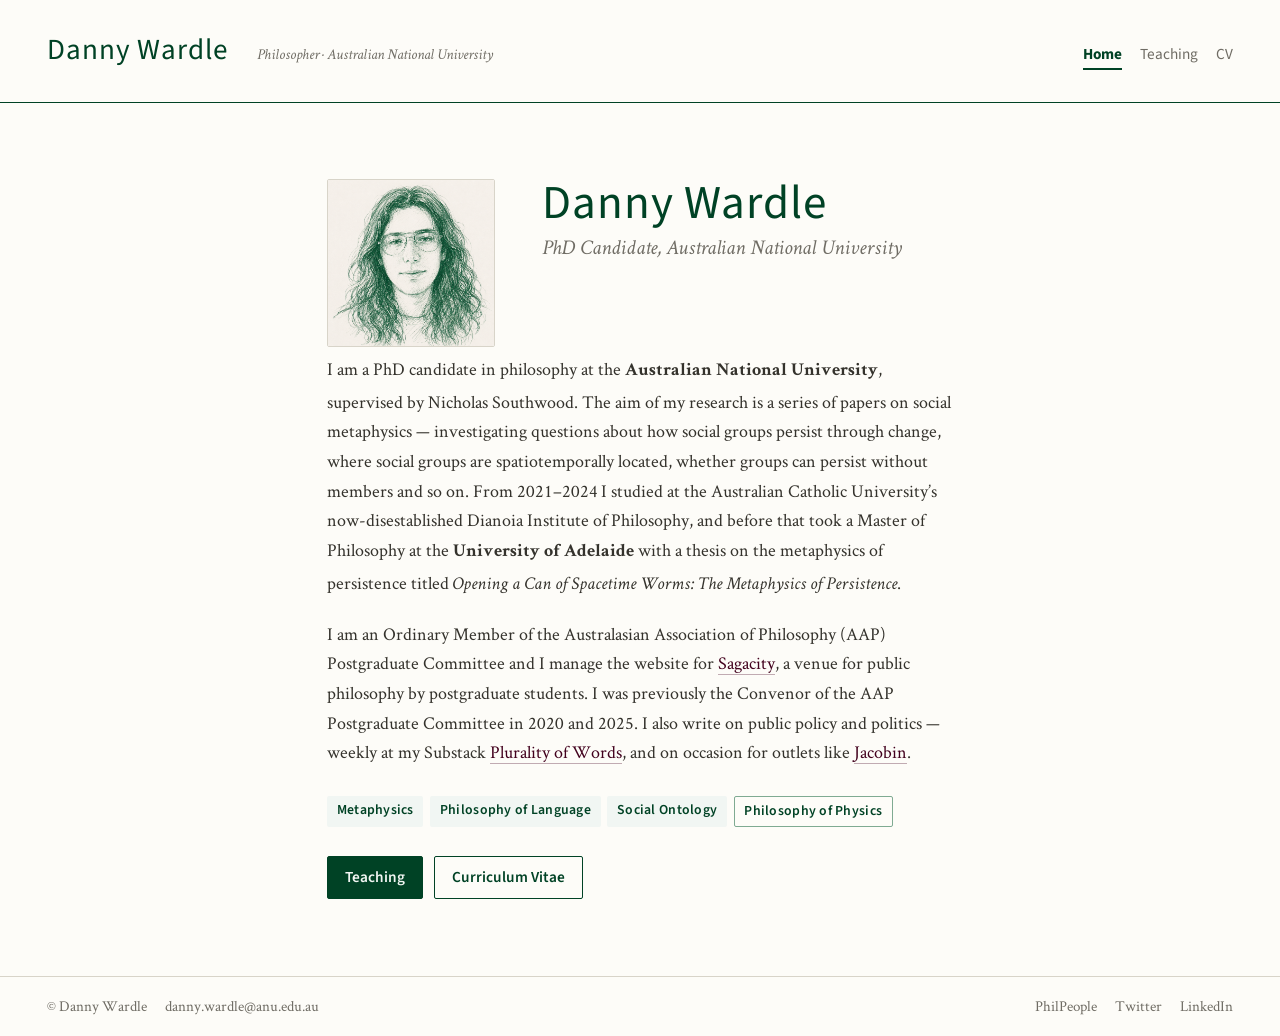
==== index.html @ 01c72744 "Add Google Analytics (GA4) tracking" ====
<!doctype html>
<html lang="en">
<head>
<!-- Google tag (gtag.js) -->
<script async src="https://www.googletagmanager.com/gtag/js?id=G-M9JSZD7DZ4"></script>
<script>
  window.dataLayer = window.dataLayer || [];
  function gtag(){dataLayer.push(arguments);}
  gtag('js', new Date());
  gtag('config', 'G-M9JSZD7DZ4');
</script>
<meta charset="utf-8">
<meta name="viewport" content="width=device-width, initial-scale=1">
<title>Danny Wardle</title>
<meta name="description" content="Danny Wardle — PhD candidate in philosophy at the Australian National University.">
<link rel="stylesheet" href="assets/css/style.css">
<link rel="icon" href="assets/favicon/favicon.ico" sizes="any">
<link rel="icon" type="image/png" sizes="32x32" href="assets/favicon/favicon-32x32.png">
<link rel="icon" type="image/png" sizes="16x16" href="assets/favicon/favicon-16x16.png">
<link rel="apple-touch-icon" sizes="180x180" href="assets/favicon/apple-touch-icon.png">
<link rel="manifest" href="assets/favicon/site.webmanifest">
<meta name="theme-color" content="#004225">
</head>
<body class="page-body">

<header class="site-header">
  <a class="site-title" href="index.html">Danny Wardle</a>
  <span class="site-subtitle">Philosopher &middot; Australian National University</span>
  <nav class="site-nav">
    <a href="index.html" class="active">Home</a>
    <a href="teaching.html">Teaching</a>
    <a href="cv.html">CV</a>
  </nav>
</header>

<main class="page">
  <div class="hero">
    <img src="assets/img/portrait.png" alt="Pen sketch portrait of Danny Wardle">
    <div style="flex:1; min-width:300px;">
      <p class="hero-name">Danny Wardle</p>
      <p class="hero-role">PhD Candidate, Australian National University</p>
    </div>
  </div>

  <p class="body-text">I am a PhD candidate in philosophy at the <strong>Australian National University</strong>, supervised by Nicholas Southwood. The aim of my research is a series of papers on social metaphysics &mdash; investigating questions about how social groups persist through change, where social groups are spatiotemporally located, whether groups can persist without members and so on. From 2021&ndash;2024 I studied at the Australian Catholic University&rsquo;s now-disestablished Dianoia Institute of Philosophy, and before that took a Master of Philosophy at the <strong>University of Adelaide</strong> with a thesis on the metaphysics of persistence titled&nbsp;<em>Opening a Can of Spacetime Worms: The Metaphysics of Persistence</em>.</p>

  <p class="body-text">I am an Ordinary Member of the Australasian Association of Philosophy (AAP) Postgraduate Committee and I manage the website for <a href="https://sagacitymagazine.com.au">Sagacity</a>, a venue for public philosophy by postgraduate students. I was previously the Convenor of the AAP Postgraduate Committee in 2020 and 2025. I also write on public policy and politics &mdash; weekly at my Substack <a href="https://plurality.substack.com">Plurality of Words</a>, and on occasion for outlets like <a href="https://jacobin.com/author/danny-wardle">Jacobin</a>.</p>

  <div class="tags">
    <span class="tag">Metaphysics</span>
    <span class="tag">Philosophy of Language</span>
    <span class="tag">Social Ontology</span>
    <span class="tag outline">Philosophy of Physics</span>
  </div>

  <div class="actions">
    <a class="btn btn-primary" href="teaching.html">Teaching</a>
    <a class="btn btn-outline" href="cv.html">Curriculum Vitae</a>
  </div>
</main>

<footer class="site-footer">
  <span>&copy; Danny Wardle</span>
  <a href="mailto:danny.wardle@anu.edu.au">danny.wardle@anu.edu.au</a>
  <div class="spacer"></div>
  <a href="https://philpeople.org/profiles/danny-wardle">PhilPeople</a>
  <a href="https://twitter.com/maximalworm">Twitter</a>
  <a href="https://www.linkedin.com/in/danny-w-7a439616a/">LinkedIn</a>
</footer>

</body>
</html>
---- assets/css/style.css ----
/* ===========================================================================
   Danny Wardle — academic site stylesheet.
   Design tokens adapted from the Claude Design handoff bundle (website/).
   =========================================================================== */

@import url('https://fonts.googleapis.com/css2?family=Source+Sans+3:ital,wght@0,300;0,400;0,600;0,700;1,400&display=swap');

@font-face {
  font-family: 'Crimson Text';
  font-style: normal;
  font-weight: 400;
  font-display: swap;
  src: url('../fonts/CrimsonText-Regular.ttf') format('truetype');
}
@font-face {
  font-family: 'Crimson Text';
  font-style: italic;
  font-weight: 400;
  font-display: swap;
  src: url('../fonts/CrimsonText-Italic.ttf') format('truetype');
}
@font-face {
  font-family: 'Crimson Text';
  font-style: normal;
  font-weight: 600;
  font-display: swap;
  src: url('../fonts/CrimsonText-SemiBold.ttf') format('truetype');
}
@font-face {
  font-family: 'Crimson Text';
  font-style: italic;
  font-weight: 600;
  font-display: swap;
  src: url('../fonts/CrimsonText-SemiBoldItalic.ttf') format('truetype');
}
@font-face {
  font-family: 'Crimson Text';
  font-style: normal;
  font-weight: 700;
  font-display: swap;
  src: url('../fonts/CrimsonText-Bold.ttf') format('truetype');
}
@font-face {
  font-family: 'Crimson Text';
  font-style: italic;
  font-weight: 700;
  font-display: swap;
  src: url('../fonts/CrimsonText-BoldItalic.ttf') format('truetype');
}

:root {
  /* ---- Racing green (primary) ---- */
  --racing-900: #002115;
  --racing-800: #00301c;
  --racing-700: #004225;
  --racing-600: #0d5733;
  --racing-500: #2a7150;
  --racing-300: #7faa92;
  --racing-200: #b9d2c6;
  --racing-100: #e2ece7;
  --racing-050: #f1f6f3;

  /* ---- Link maroon (secondary) ---- */
  --maroon-700: #42001d;
  --maroon-500: #6f1334;

  /* ---- Warm neutrals ---- */
  --ink-900: #1b1a17;
  --ink-700: #34322c;
  --ink-muted: #6f6c64;
  --ink-faint: #9b978d;
  --rule-warm: #d8d4c9;

  --paper: #ffffff;
  --paper-warm-2: #f3efe4;
  --paper-ivory: #fdfcf8;

  --color-link: var(--maroon-700);
  --color-link-hover: var(--maroon-500);
  --text-ink: var(--ink-900);
  --text-body: var(--ink-700);
  --text-muted: var(--ink-muted);
  --text-faint: var(--ink-faint);
  --text-on-accent: #f1f6f3;
  --border-rule: var(--rule-warm);

  /* ---- Type ---- */
  --font-serif: 'Crimson Text', 'Minion Pro', Georgia, 'Times New Roman', serif;
  --font-sans: 'Source Sans 3', 'Myriad Pro', system-ui, -apple-system, sans-serif;

  --fs-name: 2.618rem;
  --fs-display: 1.618rem;
  --fs-h2: 1.318rem;
  --fs-h3: 1.146rem;
  --fs-body: 1rem;
  --fs-small: 0.85rem;
  --fs-tiny: 0.764rem;

  --fw-bold: 700;

  --lh-tight: 1.12;
  --lh-snug: 1.3;
  --lh-body: 1.5;
  --lh-loose: 1.65;

  --tracking-label: 0.14em;

  /* ---- Golden-ratio spacing ---- */
  --space-1: 0.236rem;
  --space-2: 0.382rem;
  --space-3: 0.618rem;
  --space-4: 1rem;
  --space-5: 1.618rem;
  --space-6: 2.618rem;
  --space-7: 4.236rem;
  --space-8: 6.854rem;

  --gap-item: var(--space-2);
  --gap-entry: var(--space-3);
  --gap-section: var(--space-6);

  --rule-weight: 1.5px;
  --radius-sm: 2px;

  --shadow-page: 0 1px 2px rgba(27, 26, 23, 0.06), 0 8px 28px rgba(27, 26, 23, 0.09);
}

*, *::before, *::after { box-sizing: border-box; }

html {
  font-size: 18px;
  -webkit-font-smoothing: antialiased;
  text-rendering: optimizeLegibility;
  scroll-behavior: smooth;
}

body {
  margin: 0;
  min-height: 100%;
  font-family: var(--font-serif);
  font-size: var(--fs-body);
  line-height: var(--lh-body);
  color: var(--text-body);
  background: var(--paper-ivory);
}

body.page-body { min-height: 100vh; display: flex; flex-direction: column; }

a {
  color: var(--color-link);
  text-decoration: none;
  border-bottom: 1px solid rgba(66, 0, 29, 0.32);
}
a:hover { color: var(--color-link-hover); border-bottom-color: rgba(66, 0, 29, 0.6); }

h1, h2, h3, h4 {
  font-family: var(--font-serif);
  color: var(--text-ink);
  line-height: var(--lh-snug);
  font-weight: var(--fw-bold);
  margin: 0;
}

::selection { background: var(--racing-100); color: var(--racing-900); }

*:focus-visible { outline: 2px solid var(--racing-500); outline-offset: 2px; }

/* ===== site header / footer ===== */
.site-header {
  display: flex;
  align-items: baseline;
  gap: var(--space-5);
  padding: var(--space-5) var(--space-6);
  border-bottom: 1.5px solid var(--racing-700);
  flex-wrap: wrap;
}
.site-title {
  font-family: var(--font-sans);
  font-weight: 400;
  font-size: var(--fs-display);
  letter-spacing: 0.03em;
  color: var(--racing-700);
  border-bottom: none;
}
.site-subtitle {
  font-family: var(--font-serif);
  font-style: italic;
  color: var(--text-muted);
  font-size: var(--fs-small);
}
.site-nav { display: flex; gap: var(--space-4); margin-left: auto; }
.site-nav a {
  font-family: var(--font-sans);
  font-size: var(--fs-small);
  font-weight: 400;
  color: var(--text-muted);
  border-bottom: 2px solid transparent;
  padding: 0 0 2px;
}
.site-nav a:hover { color: var(--racing-700); }
.site-nav a.active { font-weight: 700; color: var(--racing-700); border-bottom-color: var(--racing-700); }

main.page { flex: 1; max-width: 720px; width: 100%; margin: 0 auto; padding: var(--space-7) var(--space-6); }

.site-footer {
  border-top: 1px solid var(--border-rule);
  padding: var(--space-4) var(--space-6);
  display: flex;
  gap: var(--space-4);
  align-items: center;
  flex-wrap: wrap;
}
.site-footer .spacer { flex: 1; }
.site-footer a, .site-footer span {
  font-family: var(--font-serif);
  font-size: var(--fs-small);
  color: var(--text-muted);
}
.site-footer a { border-bottom: none; }
.site-footer a:hover { color: var(--color-link); }

/* ===== home ===== */
.hero { display: flex; gap: var(--space-6); align-items: flex-start; flex-wrap: wrap; margin-bottom: var(--space-2); }
.hero img {
  width: 168px;
  height: 168px;
  object-fit: cover;
  object-position: top;
  flex: none;
  border: 1px solid var(--border-rule);
  border-radius: var(--radius-sm);
  background: var(--paper);
}
.hero-name { font-family: var(--font-sans); font-size: var(--fs-name); color: var(--racing-700); letter-spacing: 0.02em; margin: 0 0 var(--space-2); line-height: 1.05; }
.hero-role { font-family: var(--font-serif); font-style: italic; color: var(--text-muted); font-size: var(--fs-h3); margin: 0 0 var(--space-3); }

.body-text { font-family: var(--font-serif); font-size: var(--fs-body); line-height: var(--lh-loose); color: var(--text-body); margin: 0 0 var(--space-4); max-width: 38em; }

.tags { display: flex; gap: var(--space-2); flex-wrap: wrap; margin: var(--space-5) 0; }
.tag {
  font-family: var(--font-sans);
  font-size: var(--fs-tiny);
  font-weight: 600;
  letter-spacing: 0.02em;
  padding: 0.3em 0.7em;
  border-radius: var(--radius-sm);
  background: var(--racing-050);
  color: var(--racing-700);
}
.tag.outline { background: transparent; border: 1px solid var(--racing-300); }

.actions { display: flex; gap: var(--space-3); margin-top: var(--space-5); flex-wrap: wrap; }
.btn {
  font-family: var(--font-sans);
  font-size: var(--fs-small);
  font-weight: 600;
  padding: 0.6em 1.1em;
  cursor: pointer;
  border-radius: var(--radius-sm);
  border: 1px solid var(--racing-700);
  text-decoration: none;
  display: inline-block;
  border-bottom: 1px solid var(--racing-700);
}
.btn-primary { background: var(--racing-700); color: var(--text-on-accent); }
.btn-primary:hover { background: var(--racing-600); color: var(--text-on-accent); border-bottom-color: var(--racing-600); }
.btn-outline { background: transparent; color: var(--racing-700); }
.btn-outline:hover { background: var(--racing-050); border-bottom-color: var(--racing-700); }

/* ===== shared section heading (Teaching page + CV sections) ===== */
.section-title { margin-top: var(--gap-section); margin-bottom: var(--gap-entry); }
.section-title:first-child { margin-top: 0; }
.section-title h2 { font-family: var(--font-serif); font-weight: var(--fw-bold); font-size: var(--fs-h2); line-height: var(--lh-tight); color: var(--racing-700); }
.section-title .rule { height: var(--rule-weight); background: var(--racing-700); margin-top: 4px; }

.eyebrow {
  font-family: var(--font-sans);
  font-size: var(--fs-tiny);
  font-weight: var(--fw-bold);
  letter-spacing: var(--tracking-label);
  text-transform: uppercase;
  color: var(--text-muted);
  margin: var(--space-4) 0 var(--space-1);
}

.entry-list { list-style: none; margin: var(--space-2) 0 0; padding: 0; display: flex; flex-direction: column; gap: var(--gap-item); }
.entry-list li { display: flex; gap: var(--space-3); align-items: baseline; color: var(--text-body); }
.entry-list li .dash { color: var(--racing-700); flex: none; font-weight: var(--fw-bold); }
.entry-list li span:last-child { flex: 1; }

/* ===== CV document page ===== */
body.cv-body { background: var(--paper-warm-2); }

.cv-toolbar {
  display: flex;
  align-items: center;
  gap: var(--space-4);
  padding: 0 var(--space-5);
  height: 58px;
  background: var(--racing-700);
  color: var(--text-on-accent);
  border-bottom: 1px solid var(--racing-900);
  position: sticky;
  top: 0;
  z-index: 10;
}
.cv-toolbar .brand { font-family: var(--font-sans); font-weight: 700; letter-spacing: 0.04em; font-size: var(--fs-small); }
.cv-toolbar .doctitle { font-family: var(--font-serif); font-style: italic; color: var(--racing-200); font-size: var(--fs-small); }
.cv-toolbar .spacer { flex: 1; }

.density-toggle { display: flex; align-items: center; gap: 2px; margin-right: var(--space-3); }
.density-toggle button {
  font-family: var(--font-sans);
  font-size: var(--fs-tiny);
  font-weight: 600;
  padding: 0.35em 0.7em;
  cursor: pointer;
  border-radius: var(--radius-sm);
  border: 1px solid transparent;
  background: transparent;
  color: var(--racing-200);
}
.density-toggle button.active { border-color: var(--racing-200); background: rgba(255, 255, 255, 0.14); color: #fff; }

.btn-print {
  font-family: var(--font-sans);
  font-size: var(--fs-small);
  font-weight: 600;
  padding: 0.45em 0.9em;
  cursor: pointer;
  border-radius: var(--radius-sm);
  border: 1px solid var(--racing-300);
  background: transparent;
  color: var(--racing-050);
}
.btn-download {
  font-family: var(--font-sans);
  font-size: var(--fs-small);
  font-weight: 600;
  padding: 0.45em 0.9em;
  cursor: pointer;
  border-radius: var(--radius-sm);
  border: 1px solid var(--paper);
  background: var(--paper);
  color: var(--racing-700);
  text-decoration: none;
}
.btn-download:hover { background: var(--racing-050); }

.cv-layout { display: flex; max-width: 980px; margin: 0 auto; }

.cv-rail {
  flex: none;
  width: 210px;
  padding: var(--space-6) var(--space-4);
  border-right: 1px solid var(--border-rule);
  position: sticky;
  top: 58px;
  align-self: flex-start;
  max-height: calc(100vh - 58px);
  overflow: auto;
}
.cv-rail .eyebrow { margin: 0 0 var(--space-3); }
.cv-rail ul { list-style: none; margin: 0; padding: 0; display: flex; flex-direction: column; gap: 2px; }
.cv-rail a {
  display: block;
  text-align: left;
  border-left: 2px solid transparent;
  border-bottom: none;
  padding: 0.3em 0 0.3em 0.7em;
  font-family: var(--font-serif);
  font-size: var(--fs-small);
  color: var(--text-muted);
}
.cv-rail a:hover { color: var(--racing-700); border-left-color: var(--racing-300); }

.cv-paper-wrap { flex: 1; padding: var(--space-6) 0 var(--space-8); }
.cv-paper {
  background: var(--paper);
  box-shadow: var(--shadow-page);
  padding: var(--space-7) calc(var(--space-7) * 1.15);
  font-family: var(--font-serif);
  font-size: 18px;
  line-height: var(--lh-body);
  color: var(--text-body);
}
body.density-compact .cv-paper { padding: var(--space-6) var(--space-7); font-size: 16px; }

.cv-paper [id] { scroll-margin-top: 74px; }

.cv-masthead { text-align: center; }
.cv-masthead .name { font-family: var(--font-sans); font-weight: 400; font-size: var(--fs-name); letter-spacing: 0.04em; line-height: var(--lh-tight); color: var(--racing-700); }
.cv-masthead .meta { font-family: var(--font-serif); font-size: var(--fs-small); letter-spacing: 0.03em; color: var(--text-body); margin-top: var(--space-3); }
.cv-masthead .meta .sep { color: var(--text-faint); margin: 0 0.6em; }

.cv-line { display: flex; justify-content: space-between; align-items: baseline; gap: var(--space-4); margin-top: var(--space-3); }
.cv-line .date { font-weight: var(--fw-bold); color: var(--text-ink); white-space: nowrap; }

.cv-entry { margin-top: var(--gap-entry); }
.cv-entry .org { color: var(--text-body); }
.cv-entry .item-title { color: var(--text-ink); }

.cv-role { font-style: italic; color: var(--text-ink); margin-top: var(--space-3); }

@media print {
  .cv-toolbar, .cv-rail { display: none; }
  .cv-paper-wrap { padding: 0; }
  .cv-paper { box-shadow: none; padding: 0; }
  body { background: #fff; }
}

@media (max-width: 720px) {
  .cv-rail { display: none; }
  .cv-paper { padding: var(--space-6) var(--space-5); }
}
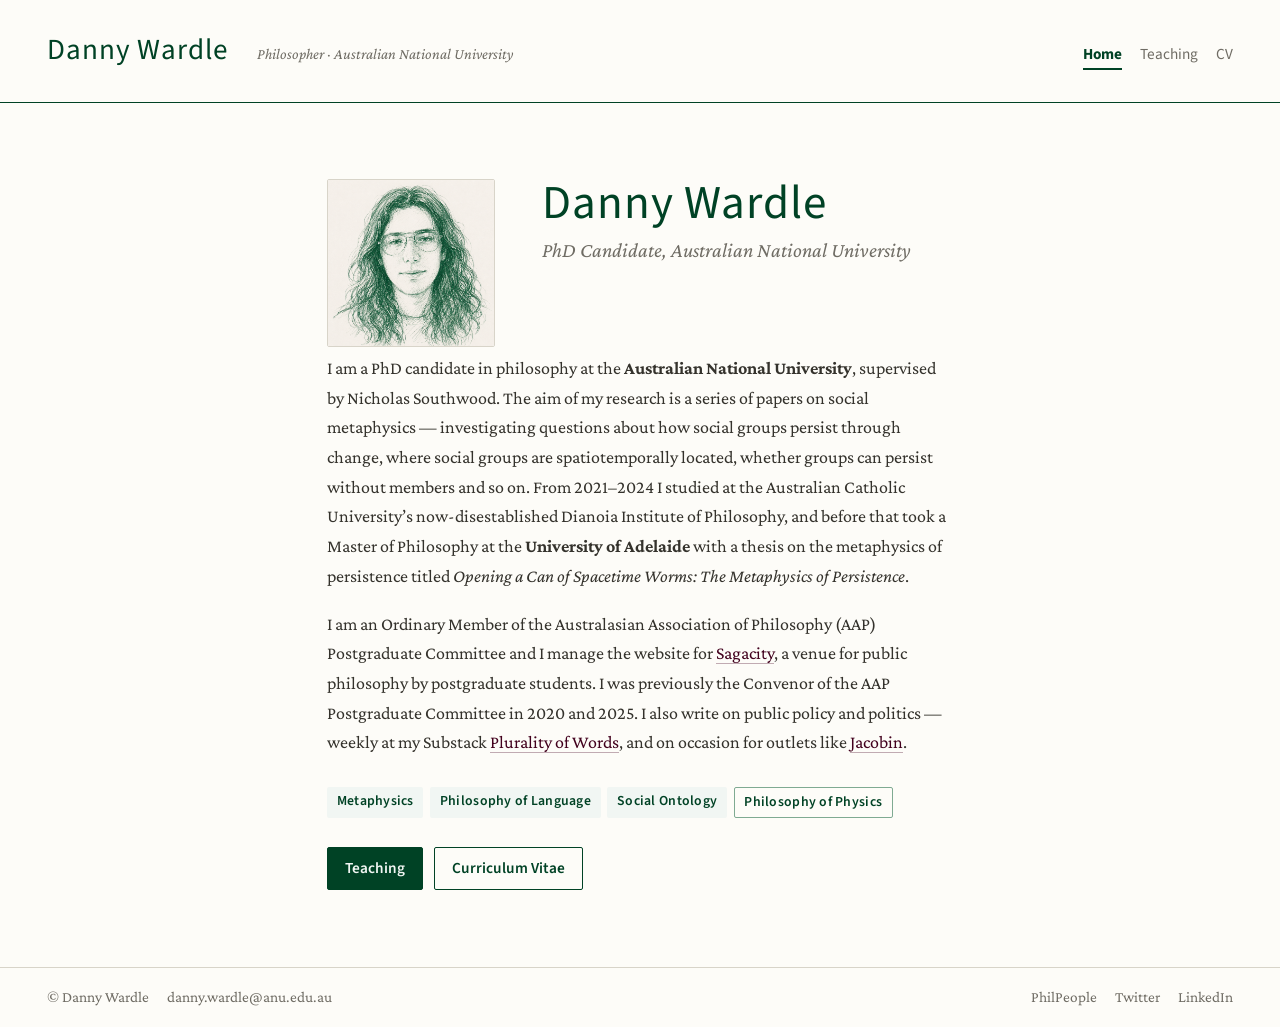
==== commit 4d8e8cd9: "Tighten header title/subtitle spacing on mobile" ====
--- a/index.html
+++ b/index.html
@@ -24,8 +24,10 @@
 <body class="page-body">
 
 <header class="site-header">
-  <a class="site-title" href="index.html">Danny Wardle</a>
-  <span class="site-subtitle">Philosopher &middot; Australian National University</span>
+  <div class="site-brand">
+    <a class="site-title" href="index.html">Danny Wardle</a>
+    <span class="site-subtitle">Philosopher &middot; Australian National University</span>
+  </div>
   <nav class="site-nav">
     <a href="index.html" class="active">Home</a>
     <a href="teaching.html">Teaching</a>
--- a/assets/css/style.css
+++ b/assets/css/style.css
@@ -3,50 +3,7 @@
    Design tokens adapted from the Claude Design handoff bundle (website/).
    =========================================================================== */
 
-@import url('https://fonts.googleapis.com/css2?family=Source+Sans+3:ital,wght@0,300;0,400;0,600;0,700;1,400&display=swap');
-
-@font-face {
-  font-family: 'Crimson Text';
-  font-style: normal;
-  font-weight: 400;
-  font-display: swap;
-  src: url('../fonts/CrimsonText-Regular.ttf') format('truetype');
-}
-@font-face {
-  font-family: 'Crimson Text';
-  font-style: italic;
-  font-weight: 400;
-  font-display: swap;
-  src: url('../fonts/CrimsonText-Italic.ttf') format('truetype');
-}
-@font-face {
-  font-family: 'Crimson Text';
-  font-style: normal;
-  font-weight: 600;
-  font-display: swap;
-  src: url('../fonts/CrimsonText-SemiBold.ttf') format('truetype');
-}
-@font-face {
-  font-family: 'Crimson Text';
-  font-style: italic;
-  font-weight: 600;
-  font-display: swap;
-  src: url('../fonts/CrimsonText-SemiBoldItalic.ttf') format('truetype');
-}
-@font-face {
-  font-family: 'Crimson Text';
-  font-style: normal;
-  font-weight: 700;
-  font-display: swap;
-  src: url('../fonts/CrimsonText-Bold.ttf') format('truetype');
-}
-@font-face {
-  font-family: 'Crimson Text';
-  font-style: italic;
-  font-weight: 700;
-  font-display: swap;
-  src: url('../fonts/CrimsonText-BoldItalic.ttf') format('truetype');
-}
+@import url('https://fonts.googleapis.com/css2?family=Crimson+Pro:ital,wght@0,200..900;1,200..900&family=Source+Sans+3:ital,wght@0,300;0,400;0,600;0,700;1,400&display=swap');
 
 :root {
   /* ---- Racing green (primary) ---- */
@@ -85,7 +42,7 @@
   --border-rule: var(--rule-warm);
 
   /* ---- Type ---- */
-  --font-serif: 'Crimson Text', 'Minion Pro', Georgia, 'Times New Roman', serif;
+  --font-serif: 'Crimson Pro', 'Minion Pro', Georgia, 'Times New Roman', serif;
   --font-sans: 'Source Sans 3', 'Myriad Pro', system-ui, -apple-system, sans-serif;
 
   --fs-name: 2.618rem;
@@ -174,6 +131,7 @@
   border-bottom: 1.5px solid var(--racing-700);
   flex-wrap: wrap;
 }
+.site-brand { display: flex; align-items: baseline; gap: var(--space-5); flex-wrap: wrap; }
 .site-title {
   font-family: var(--font-sans);
   font-weight: 400;
@@ -189,6 +147,10 @@
   font-size: var(--fs-small);
 }
 .site-nav { display: flex; gap: var(--space-4); margin-left: auto; }
+@media (max-width: 560px) {
+  .site-brand { flex-direction: column; align-items: flex-start; gap: var(--space-2); }
+  .site-nav { margin-left: 0; }
+}
 .site-nav a {
   font-family: var(--font-sans);
   font-size: var(--fs-small);
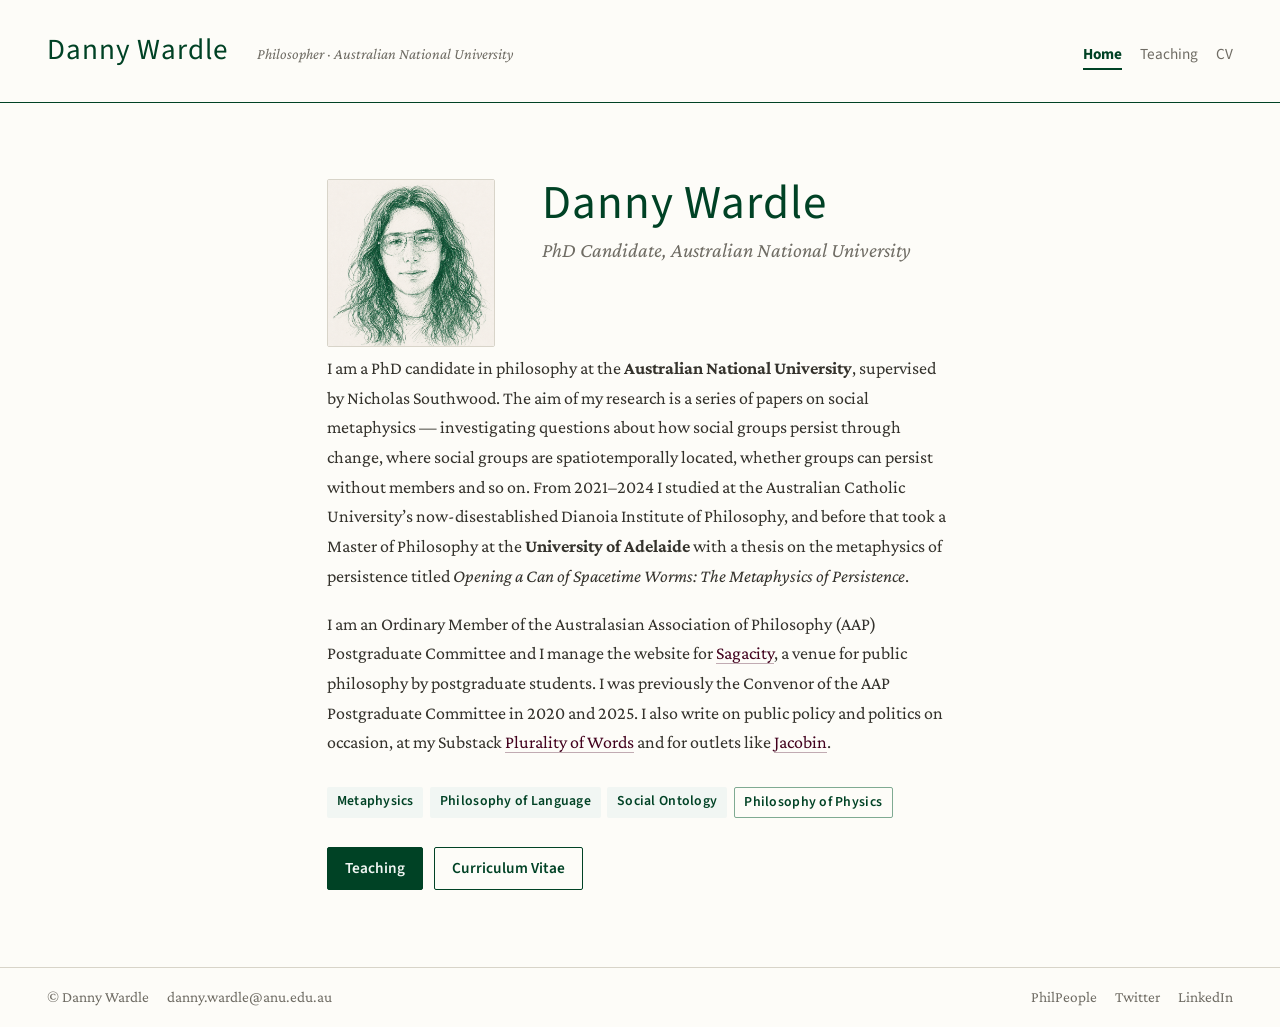
==== commit 3d8f97d7: "Update bio: writing for Plurality of Words is occasional, not weekly" ====
--- a/index.html
+++ b/index.html
@@ -46,7 +46,7 @@
 
   <p class="body-text">I am a PhD candidate in philosophy at the <strong>Australian National University</strong>, supervised by Nicholas Southwood. The aim of my research is a series of papers on social metaphysics &mdash; investigating questions about how social groups persist through change, where social groups are spatiotemporally located, whether groups can persist without members and so on. From 2021&ndash;2024 I studied at the Australian Catholic University&rsquo;s now-disestablished Dianoia Institute of Philosophy, and before that took a Master of Philosophy at the <strong>University of Adelaide</strong> with a thesis on the metaphysics of persistence titled&nbsp;<em>Opening a Can of Spacetime Worms: The Metaphysics of Persistence</em>.</p>
 
-  <p class="body-text">I am an Ordinary Member of the Australasian Association of Philosophy (AAP) Postgraduate Committee and I manage the website for <a href="https://sagacitymagazine.com.au">Sagacity</a>, a venue for public philosophy by postgraduate students. I was previously the Convenor of the AAP Postgraduate Committee in 2020 and 2025. I also write on public policy and politics &mdash; weekly at my Substack <a href="https://plurality.substack.com">Plurality of Words</a>, and on occasion for outlets like <a href="https://jacobin.com/author/danny-wardle">Jacobin</a>.</p>
+  <p class="body-text">I am an Ordinary Member of the Australasian Association of Philosophy (AAP) Postgraduate Committee and I manage the website for <a href="https://sagacitymagazine.com.au">Sagacity</a>, a venue for public philosophy by postgraduate students. I was previously the Convenor of the AAP Postgraduate Committee in 2020 and 2025. I also write on public policy and politics on occasion, at my Substack <a href="https://plurality.substack.com">Plurality of Words</a> and for outlets like <a href="https://jacobin.com/author/danny-wardle">Jacobin</a>.</p>
 
   <div class="tags">
     <span class="tag">Metaphysics</span>
--- a/assets/css/style.css
+++ b/assets/css/style.css
@@ -266,7 +266,15 @@
   top: 0;
   z-index: 10;
 }
-.cv-toolbar .brand { font-family: var(--font-sans); font-weight: 700; letter-spacing: 0.04em; font-size: var(--fs-small); }
+.cv-toolbar .brand {
+  font-family: var(--font-sans);
+  font-weight: 700;
+  letter-spacing: 0.04em;
+  font-size: var(--fs-small);
+  color: var(--text-on-accent);
+  border-bottom: none;
+}
+.cv-toolbar .brand:hover { color: var(--racing-200); }
 .cv-toolbar .doctitle { font-family: var(--font-serif); font-style: italic; color: var(--racing-200); font-size: var(--fs-small); }
 .cv-toolbar .spacer { flex: 1; }
 
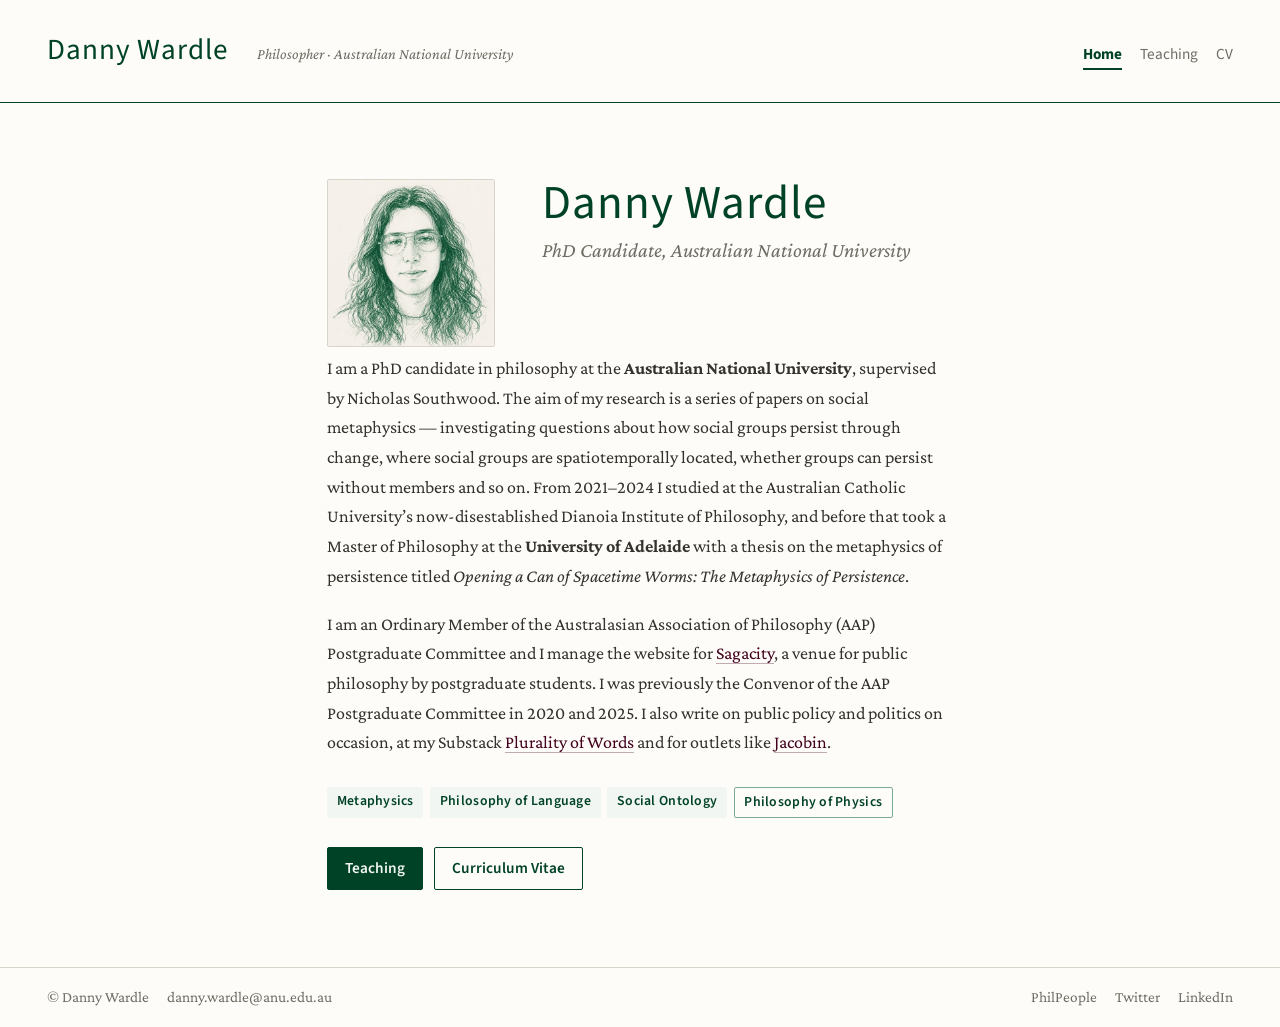
==== commit 5400be97: "Resize and re-encode portrait image to cut LCP payload The image was 1254x1254 (3.18MB) displayed at" ====
--- a/index.html
+++ b/index.html
@@ -1,6 +1,11 @@
 <!doctype html>
 <html lang="en">
 <head>
+<meta charset="utf-8">
+<meta name="viewport" content="width=device-width, initial-scale=1">
+<link rel="preload" as="image" href="assets/img/portrait.webp" type="image/webp" fetchpriority="high">
+<link rel="preconnect" href="https://fonts.googleapis.com">
+<link rel="preconnect" href="https://fonts.gstatic.com" crossorigin>
 <!-- Google tag (gtag.js) -->
 <script async src="https://www.googletagmanager.com/gtag/js?id=G-M9JSZD7DZ4"></script>
 <script>
@@ -9,8 +14,6 @@
   gtag('js', new Date());
   gtag('config', 'G-M9JSZD7DZ4');
 </script>
-<meta charset="utf-8">
-<meta name="viewport" content="width=device-width, initial-scale=1">
 <title>Danny Wardle</title>
 <meta name="description" content="Danny Wardle — PhD candidate in philosophy at the Australian National University.">
 <link rel="stylesheet" href="assets/css/style.css">
@@ -37,7 +40,7 @@
 
 <main class="page">
   <div class="hero">
-    <img src="assets/img/portrait.png" alt="Pen sketch portrait of Danny Wardle">
+    <img src="assets/img/portrait.webp" alt="Pen sketch portrait of Danny Wardle" width="168" height="168" fetchpriority="high">
     <div style="flex:1; min-width:300px;">
       <p class="hero-name">Danny Wardle</p>
       <p class="hero-role">PhD Candidate, Australian National University</p>
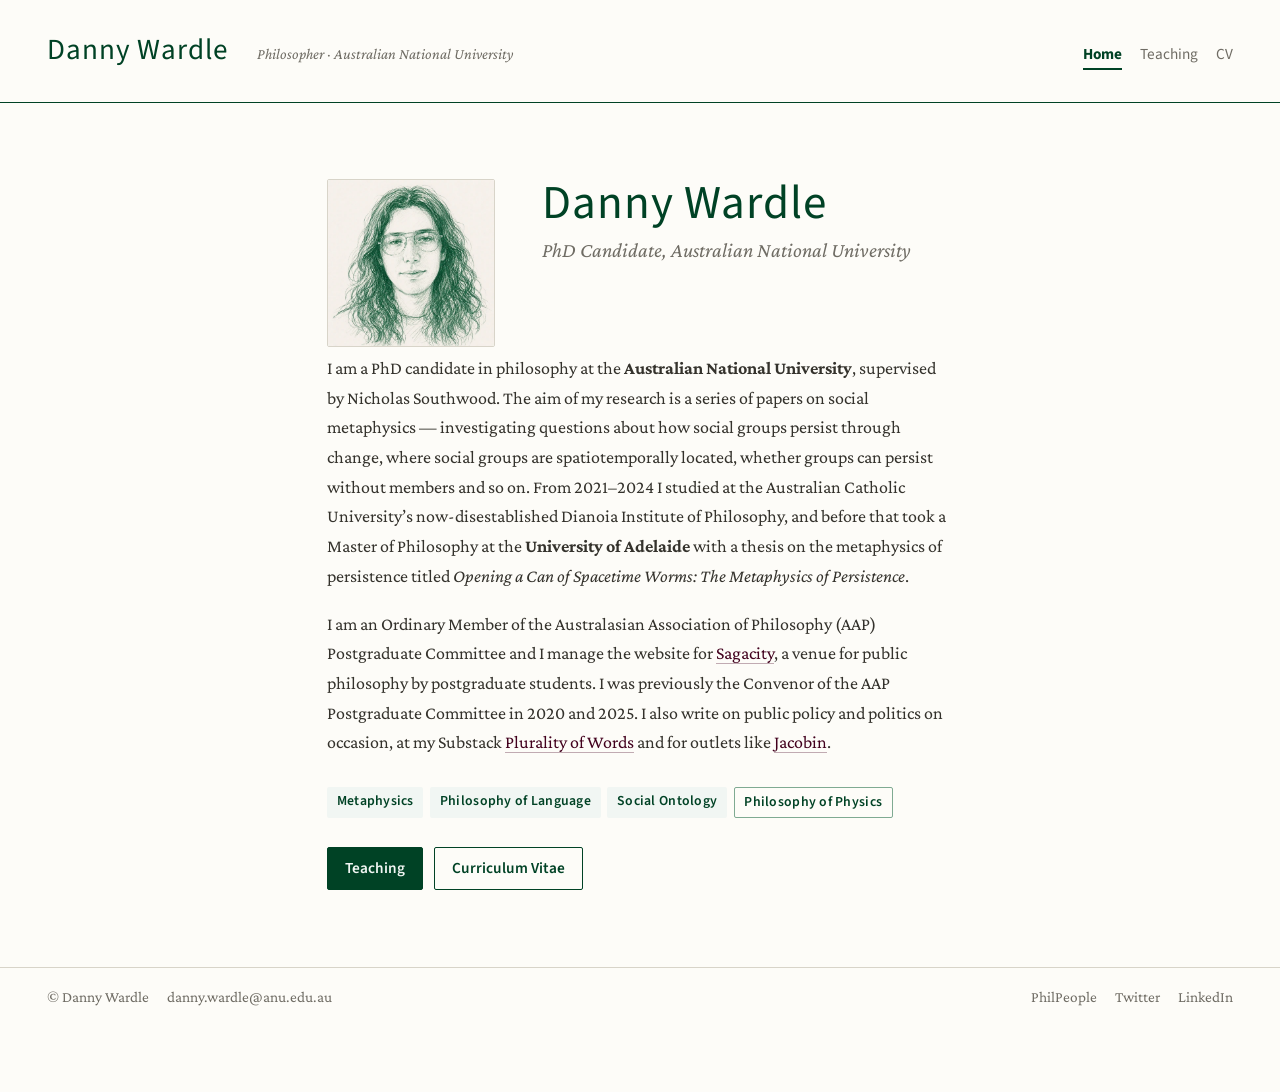
==== commit 35aada56: "Self-host Crimson Pro and Source Sans 3 Removes the dependency on Google Fonts entirely. The CDN cha" ====
--- a/index.html
+++ b/index.html
@@ -4,8 +4,6 @@
 <meta charset="utf-8">
 <meta name="viewport" content="width=device-width, initial-scale=1">
 <link rel="preload" as="image" href="assets/img/portrait.webp" type="image/webp" fetchpriority="high">
-<link rel="preconnect" href="https://fonts.googleapis.com">
-<link rel="preconnect" href="https://fonts.gstatic.com" crossorigin>
 <!-- Google tag (gtag.js) -->
 <script async src="https://www.googletagmanager.com/gtag/js?id=G-M9JSZD7DZ4"></script>
 <script>
--- a/assets/css/style.css
+++ b/assets/css/style.css
@@ -3,7 +3,37 @@
    Design tokens adapted from the Claude Design handoff bundle (website/).
    =========================================================================== */
 
-@import url('https://fonts.googleapis.com/css2?family=Crimson+Pro:ital,wght@0,200..900;1,200..900&family=Source+Sans+3:ital,wght@0,300;0,400;0,600;0,700;1,400&display=swap');
+/* Self-hosted (Latin subset only — covers everything used on this site,
+   including accented characters and typographic punctuation). Each file is
+   a variable font instance, matching what Google Fonts itself serves. */
+@font-face {
+  font-family: 'Crimson Pro';
+  font-style: normal;
+  font-weight: 200 900;
+  font-display: optional;
+  src: url('../fonts/CrimsonPro-Regular.woff2') format('woff2');
+}
+@font-face {
+  font-family: 'Crimson Pro';
+  font-style: italic;
+  font-weight: 200 900;
+  font-display: optional;
+  src: url('../fonts/CrimsonPro-Italic.woff2') format('woff2');
+}
+@font-face {
+  font-family: 'Source Sans 3';
+  font-style: normal;
+  font-weight: 300 700;
+  font-display: optional;
+  src: url('../fonts/SourceSans3-Regular.woff2') format('woff2');
+}
+@font-face {
+  font-family: 'Source Sans 3';
+  font-style: italic;
+  font-weight: 400;
+  font-display: optional;
+  src: url('../fonts/SourceSans3-Italic.woff2') format('woff2');
+}
 
 :root {
   /* ---- Racing green (primary) ---- */
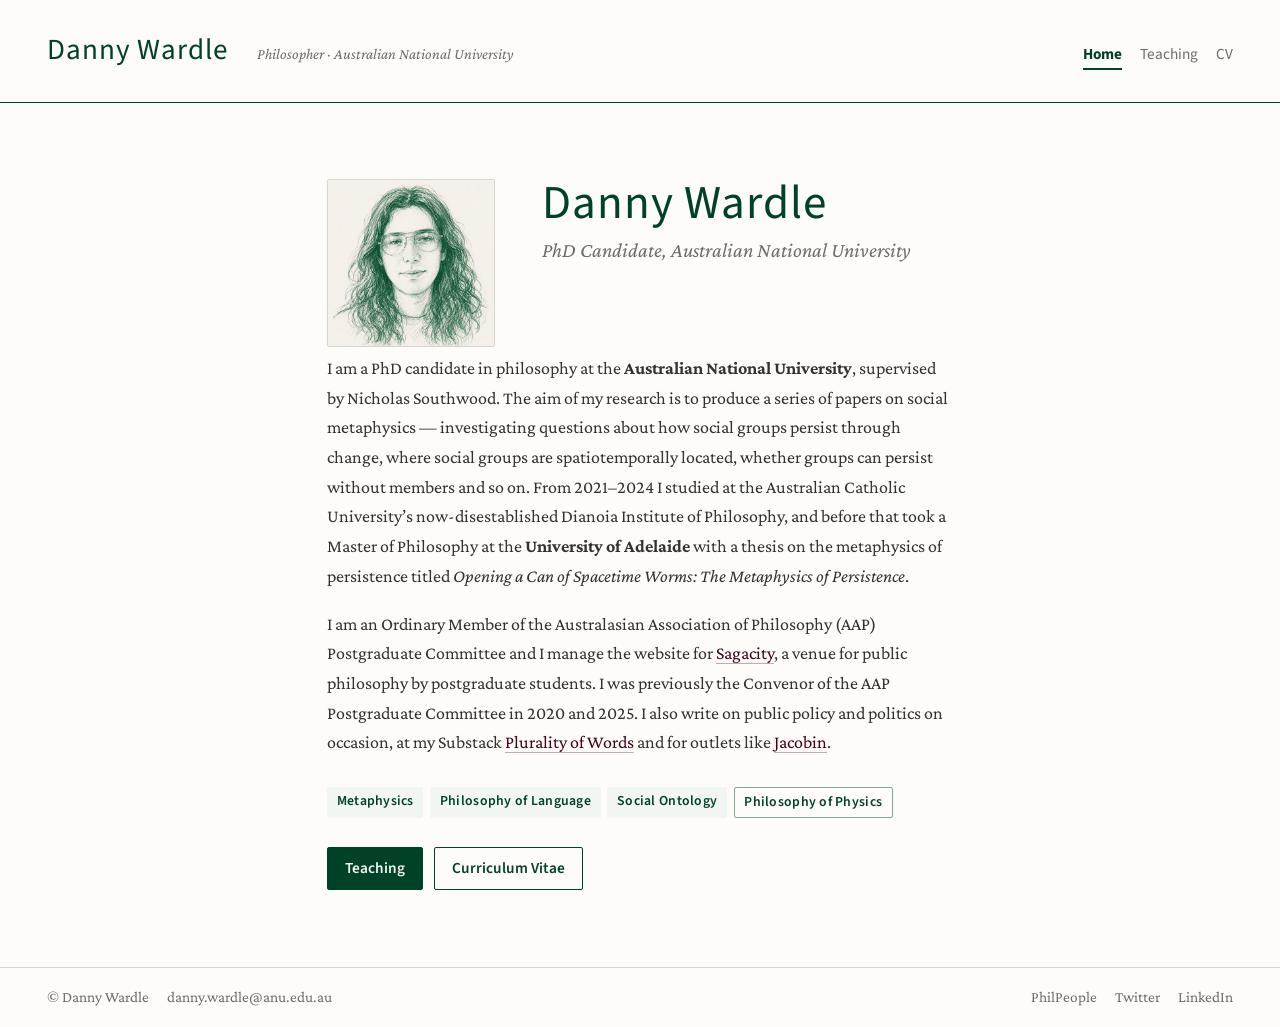
==== commit 9383fa1d: "Reword bio: aim is 'to produce' papers, not 'is' papers" ====
--- a/index.html
+++ b/index.html
@@ -45,7 +45,7 @@
     </div>
   </div>
 
-  <p class="body-text">I am a PhD candidate in philosophy at the <strong>Australian National University</strong>, supervised by Nicholas Southwood. The aim of my research is a series of papers on social metaphysics &mdash; investigating questions about how social groups persist through change, where social groups are spatiotemporally located, whether groups can persist without members and so on. From 2021&ndash;2024 I studied at the Australian Catholic University&rsquo;s now-disestablished Dianoia Institute of Philosophy, and before that took a Master of Philosophy at the <strong>University of Adelaide</strong> with a thesis on the metaphysics of persistence titled&nbsp;<em>Opening a Can of Spacetime Worms: The Metaphysics of Persistence</em>.</p>
+  <p class="body-text">I am a PhD candidate in philosophy at the <strong>Australian National University</strong>, supervised by Nicholas Southwood. The aim of my research is to produce a series of papers on social metaphysics &mdash; investigating questions about how social groups persist through change, where social groups are spatiotemporally located, whether groups can persist without members and so on. From 2021&ndash;2024 I studied at the Australian Catholic University&rsquo;s now-disestablished Dianoia Institute of Philosophy, and before that took a Master of Philosophy at the <strong>University of Adelaide</strong> with a thesis on the metaphysics of persistence titled&nbsp;<em>Opening a Can of Spacetime Worms: The Metaphysics of Persistence</em>.</p>
 
   <p class="body-text">I am an Ordinary Member of the Australasian Association of Philosophy (AAP) Postgraduate Committee and I manage the website for <a href="https://sagacitymagazine.com.au">Sagacity</a>, a venue for public philosophy by postgraduate students. I was previously the Convenor of the AAP Postgraduate Committee in 2020 and 2025. I also write on public policy and politics on occasion, at my Substack <a href="https://plurality.substack.com">Plurality of Words</a> and for outlets like <a href="https://jacobin.com/author/danny-wardle">Jacobin</a>.</p>
 
--- a/assets/css/style.css
+++ b/assets/css/style.css
@@ -10,28 +10,28 @@
   font-family: 'Crimson Pro';
   font-style: normal;
   font-weight: 200 900;
-  font-display: optional;
+  font-display: swap;
   src: url('../fonts/CrimsonPro-Regular.woff2') format('woff2');
 }
 @font-face {
   font-family: 'Crimson Pro';
   font-style: italic;
   font-weight: 200 900;
-  font-display: optional;
+  font-display: swap;
   src: url('../fonts/CrimsonPro-Italic.woff2') format('woff2');
 }
 @font-face {
   font-family: 'Source Sans 3';
   font-style: normal;
-  font-weight: 300 700;
-  font-display: optional;
+  font-weight: 200 900;
+  font-display: swap;
   src: url('../fonts/SourceSans3-Regular.woff2') format('woff2');
 }
 @font-face {
   font-family: 'Source Sans 3';
   font-style: italic;
   font-weight: 400;
-  font-display: optional;
+  font-display: swap;
   src: url('../fonts/SourceSans3-Italic.woff2') format('woff2');
 }
 
